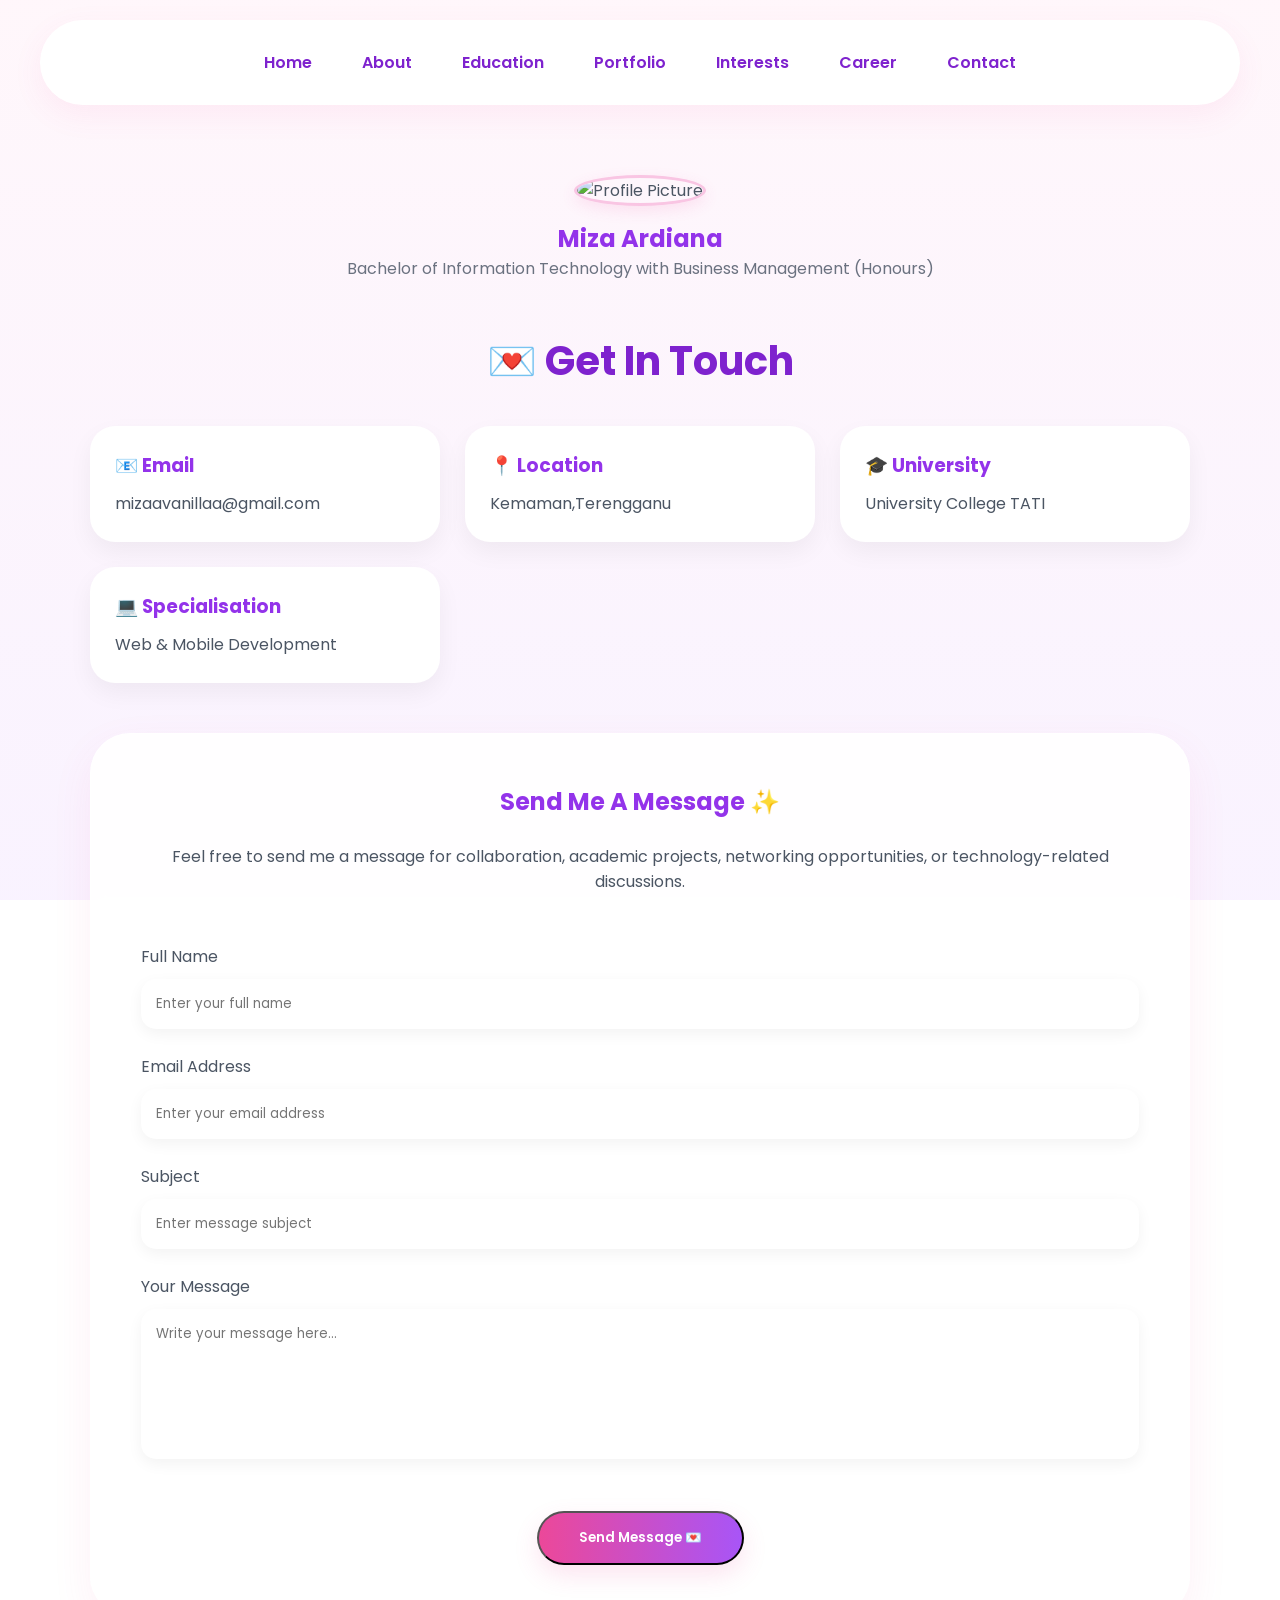
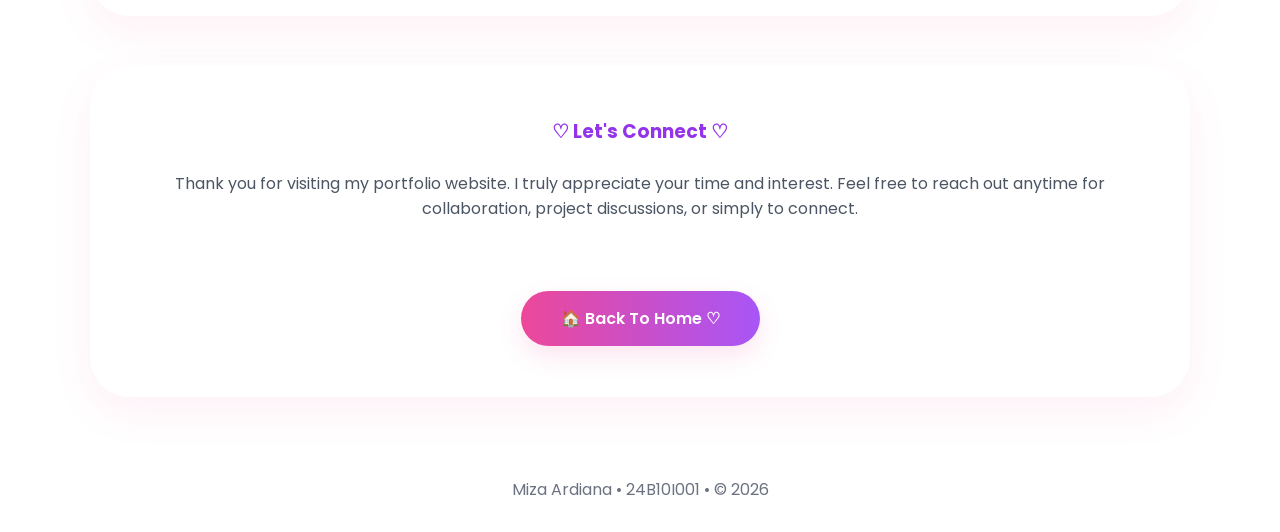
==== contact.html @ 7a5da270 "Add files via upload" ====
<!DOCTYPE html>
<html lang="en">

<head>
<meta charset="UTF-8">
<meta name="viewport" content="width=device-width, initial-scale=1.0">

<title>Contact Me</title>

<link rel="stylesheet" href="style.css">

</head>

<body>

<header>

<nav>
<a href="index.html">Home</a>
<a href="about.html">About</a>
<a href="education.html">Education</a>
<a href="portfolio.html">Portfolio</a>
<a href="interests.html">Interests</a>
<a href="career.html">Career</a>
<a href="contact.html">Contact</a>
</nav>

</header>

<div class="container">

<!-- PROFILE -->

<div style="text-align:center;">

<img src="images/profile.jpg"
alt="Profile Picture"
class="contact-profile">

<h2 style="
margin-top:15px;
color:#9333ea;">
Miza Ardiana
</h2>

<p style="
color:#6b7280;">
Bachelor of Information Technology
with Business Management (Honours)
</p>

</div>

<br><br>

<h2 class="section-title">
💌 Get In Touch
</h2>

<div class="grid">

<div class="card contact-card">
<h3>📧 Email</h3>
<p>mizaavanillaa@gmail.com</p>
</div>

<div class="card contact-card">
<h3>📍 Location</h3>
<p>Kemaman,Terengganu</p>
</div>

<div class="card contact-card">
<h3>🎓 University</h3>
<p>University College TATI</p>
</div>

<div class="card contact-card">
<h3>💻 Specialisation</h3>
<p>Web & Mobile Development</p>
</div>

</div>

<br><br>

<div class="glass">

<h2 style="text-align:center;color:#9333ea;">
Send Me A Message ✨
</h2>

<br>

<p style="text-align:center;">
Feel free to send me a message for collaboration,
academic projects, networking opportunities,
or technology-related discussions.
</p>

<br><br>

<form>

<label>Full Name</label>
<input type="text" placeholder="Enter your full name">

<br><br>

<label>Email Address</label>
<input type="email" placeholder="Enter your email address">

<br><br>

<label>Subject</label>
<input type="text" placeholder="Enter message subject">

<br><br>

<label>Your Message</label>
<textarea rows="6"
placeholder="Write your message here..."></textarea>

<br><br>

<div style="text-align:center;">

<button type="submit" class="btn">
Send Message 💌
</button>

</div>

</form>

</div>

<br><br>

<div class="glass" style="text-align:center;">

<h3 style="color:#9333ea;">
♡ Let's Connect ♡
</h3>

<br>

<p>
Thank you for visiting my portfolio website.
I truly appreciate your time and interest.
Feel free to reach out anytime for collaboration,
project discussions, or simply to connect.
</p>

<br><br>

<a href="index.html" class="home-btn">
🏠 Back To Home ♡
</a>

</div>

</div>

<footer>

Miza Ardiana • 24B10I001 • © 2026

</footer>

</body>
</html>
---- style.css ----
@import url('https://fonts.googleapis.com/css2?family=Poppins:wght@300;400;500;600;700&display=swap');

*{
margin:0;
padding:0;
box-sizing:border-box;
font-family:'Poppins',sans-serif;
scroll-behavior:smooth;
}

body{

background:
linear-gradient(
rgba(255,245,250,0.82),
rgba(248,240,255,0.82)
),
url('images/background.jpg');

background-size:cover;
background-position:center;
background-repeat:no-repeat;
background-attachment:fixed;

color:#4b5563;

min-height:100vh;

}

/* NAVBAR */

header{

width:95%;
max-width:1200px;

margin:20px auto;

background:white;

padding:20px 40px;

border-radius:60px;

box-shadow:
0 10px 30px rgba(236,72,153,.08);

position:sticky;

top:10px;

z-index:1000;

}

nav{

display:flex;

justify-content:center;

gap:30px;

flex-wrap:wrap;

}

nav a{

text-decoration:none;

font-weight:600;

color:#7e22ce;

transition:.3s;

padding:10px;

}

nav a:hover{

background:#fbcfe8;

border-radius:30px;

padding:10px 18px;

color:#9333ea;

}

/* CONTAINER */

.container{

width:90%;
max-width:1100px;

margin:auto;

padding:50px 0;

}

/* HERO SECTION */

.hero{

display:flex;

justify-content:center;

align-items:center;

padding:80px 20px;

text-align:center;

}

.glass{

background:
rgba(255,255,255,0.88);

backdrop-filter:blur(10px);

padding:50px;

border-radius:40px;

border:1px solid rgba(255,255,255,.6);

box-shadow:
0 15px 40px rgba(236,72,153,.08);

}

/* PROFILE IMAGE */

.profile{

width:180px;
height:180px;

border-radius:50%;

object-fit:cover;

border:8px solid #f9c5e3;

box-shadow:
0 0 25px rgba(236,72,153,.25);

margin-bottom:20px;

transition:.3s;

}

.profile:hover{

transform:scale(1.05);

}

/* HERO TEXT */

.hero h1{

font-size:4rem;

font-weight:700;

color:#7e22ce;

margin-bottom:10px;

}

.hero p{

font-size:17px;

color:#6b7280;

margin-bottom:8px;

}

/* BUTTON */

.btn{

display:inline-block;

margin-top:20px;

padding:15px 40px;

background:
linear-gradient(
90deg,
#ec4899,
#a855f7
);

color:white;

text-decoration:none;

border-radius:50px;

font-weight:600;

box-shadow:
0 10px 25px rgba(236,72,153,.15);

transition:.3s;

}

.btn:hover{

transform:translateY(-4px);

box-shadow:
0 15px 35px rgba(168,85,247,.25);

}

/* HOME BUTTON */

.home-btn{

display:inline-block;

margin-top:20px;

padding:15px 40px;

background:
linear-gradient(
90deg,
#ec4899,
#a855f7
);

color:white;

text-decoration:none;

font-weight:600;

border-radius:50px;

box-shadow:
0 10px 25px rgba(236,72,153,.15);

transition:.3s;

}

.home-btn:hover{

transform:translateY(-4px);

box-shadow:
0 15px 35px rgba(168,85,247,.25);

}

/* SECTION TITLE */

.section-title{

text-align:center;

font-size:2.5rem;

color:#7e22ce;

margin-bottom:35px;

}

/* GRID */

.grid{

display:grid;

grid-template-columns:
repeat(auto-fit,minmax(280px,1fr));

gap:25px;

}

/* CARDS */

.card{

background:white;

padding:25px;

border-radius:25px;

box-shadow:
0 10px 25px rgba(0,0,0,.05);

transition:.3s;

}

.card:hover{

transform:
translateY(-8px);

box-shadow:
0 20px 40px rgba(236,72,153,.15);

}

.card h3{

color:#9333ea;

margin-bottom:10px;

}

.card p{

line-height:1.7;

}

/* PROJECT IMAGES */

.card img{

width:100%;

height:200px;

object-fit:cover;

border-radius:15px;

margin-bottom:15px;

}

/* ABOUT IMAGE */

.about-pic{

width:60%;

max-width:420px;

height:250px;

object-fit:cover;

display:block;

margin:auto;

border-radius:25px;

margin-bottom:25px;

box-shadow:
0 10px 20px rgba(236,72,153,.1);

}

/* TABLE */

table{

width:100%;

border-collapse:collapse;

background:white;

border-radius:20px;

overflow:hidden;

box-shadow:
0 10px 25px rgba(0,0,0,.05);

}

th{

background:#c084fc;

color:white;

}

td,
th{

padding:15px;

text-align:center;

}

tr:nth-child(even){

background:#faf5ff;

}

/* FORM */

input,
textarea{

width:100%;

padding:15px;

border:none;

border-radius:15px;

background:white;

margin-top:10px;

outline:none;

box-shadow:
0 5px 15px rgba(0,0,0,.05);

}

textarea{

resize:none;

}

/* FOOTER */

footer{

padding:30px;

text-align:center;

color:#6b7280;

}
/* ==================== */
/* CONTACT HEADER */
/* ==================== */

.contact-header{

display:flex;

align-items:center;

gap:20px;

background:white;

padding:20px 25px;

border-radius:25px;

box-shadow:
0 10px 25px rgba(236,72,153,.08);

margin-bottom:30px;

}

.contact-profile{

width:90px;

height:90px;

object-fit:cover;

border-radius:50%;

border:3px solid #f9c5e3;

box-shadow:
0 5px 15px rgba(236,72,153,.12);

flex-shrink:0;

transition:.3s;
}

.contact-profile:hover{

transform:scale(1.05);

}

.contact-info h2{

color:#9333ea;

margin-bottom:8px;

font-size:1.5rem;

}

.contact-info p{

color:#6b7280;

line-height:1.6;

margin-bottom:4px;

}
/* MOBILE */

@media(max-width:768px){

.hero h1{

font-size:2.2rem;

}

.profile{

width:130px;
height:130px;

}

.grid{

grid-template-columns:1fr;

}

.about-pic{

width:95%;
height:220px;

}

header{

border-radius:25px;

}

nav{

gap:12px;

}

}

@media(max-width:500px){

.hero h1{

font-size:1.8rem;

}

.hero p{

font-size:14px;

}

nav a{

font-size:14px;

}

.profile{

width:120px;
height:120px;

}

}
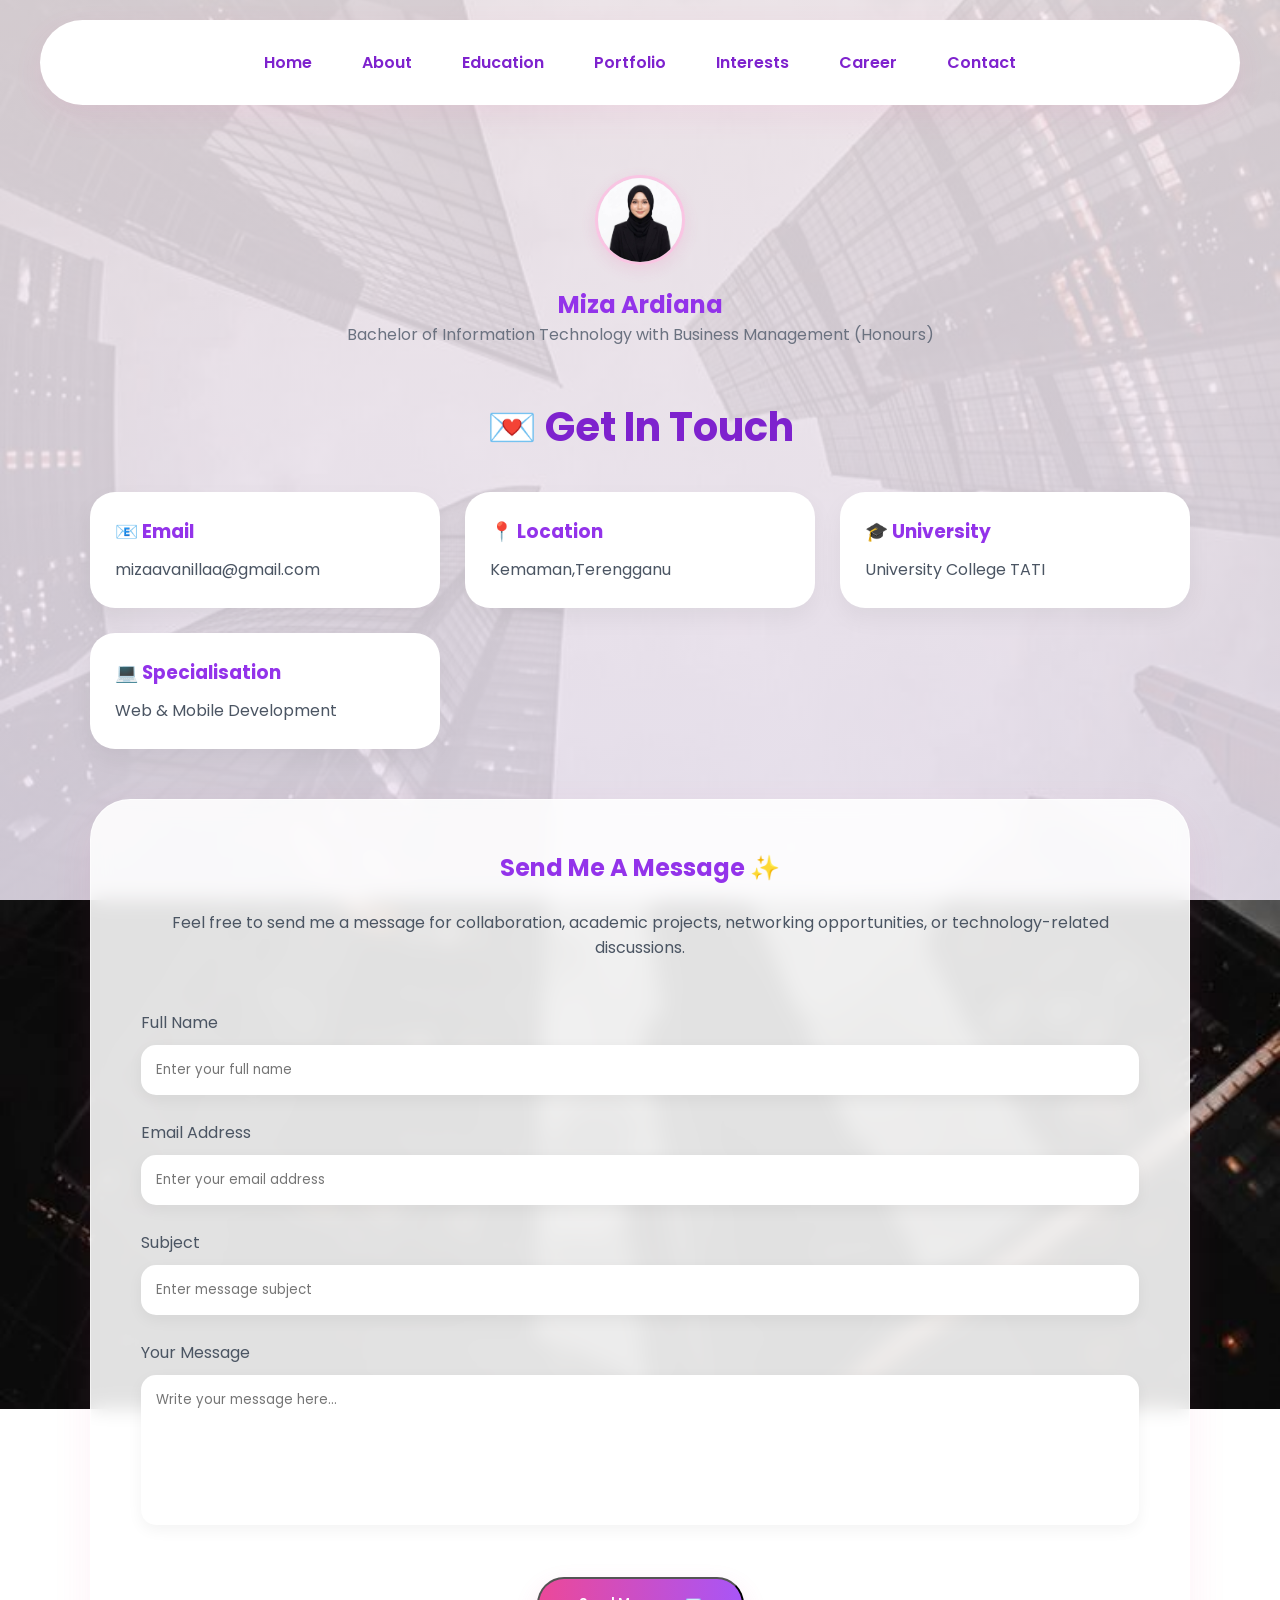
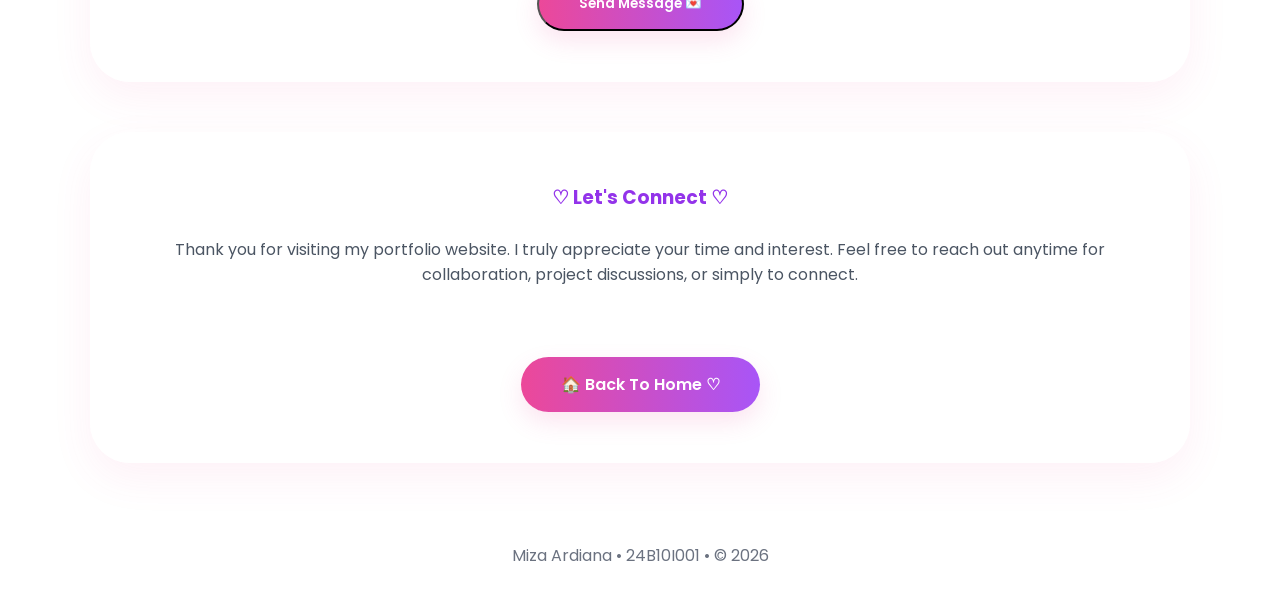
==== commit d133e080: "Add files via upload" ====
--- a/contact.html
+++ b/contact.html
@@ -33,7 +33,7 @@
 
 <div style="text-align:center;">
 
-<img src="images/profile.jpg"
+<img src="profile.jpg"
 alt="Profile Picture"
 class="contact-profile">
 
--- a/style.css
+++ b/style.css
@@ -15,7 +15,7 @@
 rgba(255,245,250,0.82),
 rgba(248,240,255,0.82)
 ),
-url('images/background.jpg');
+url('background.jpg');
 
 background-size:cover;
 background-position:center;
